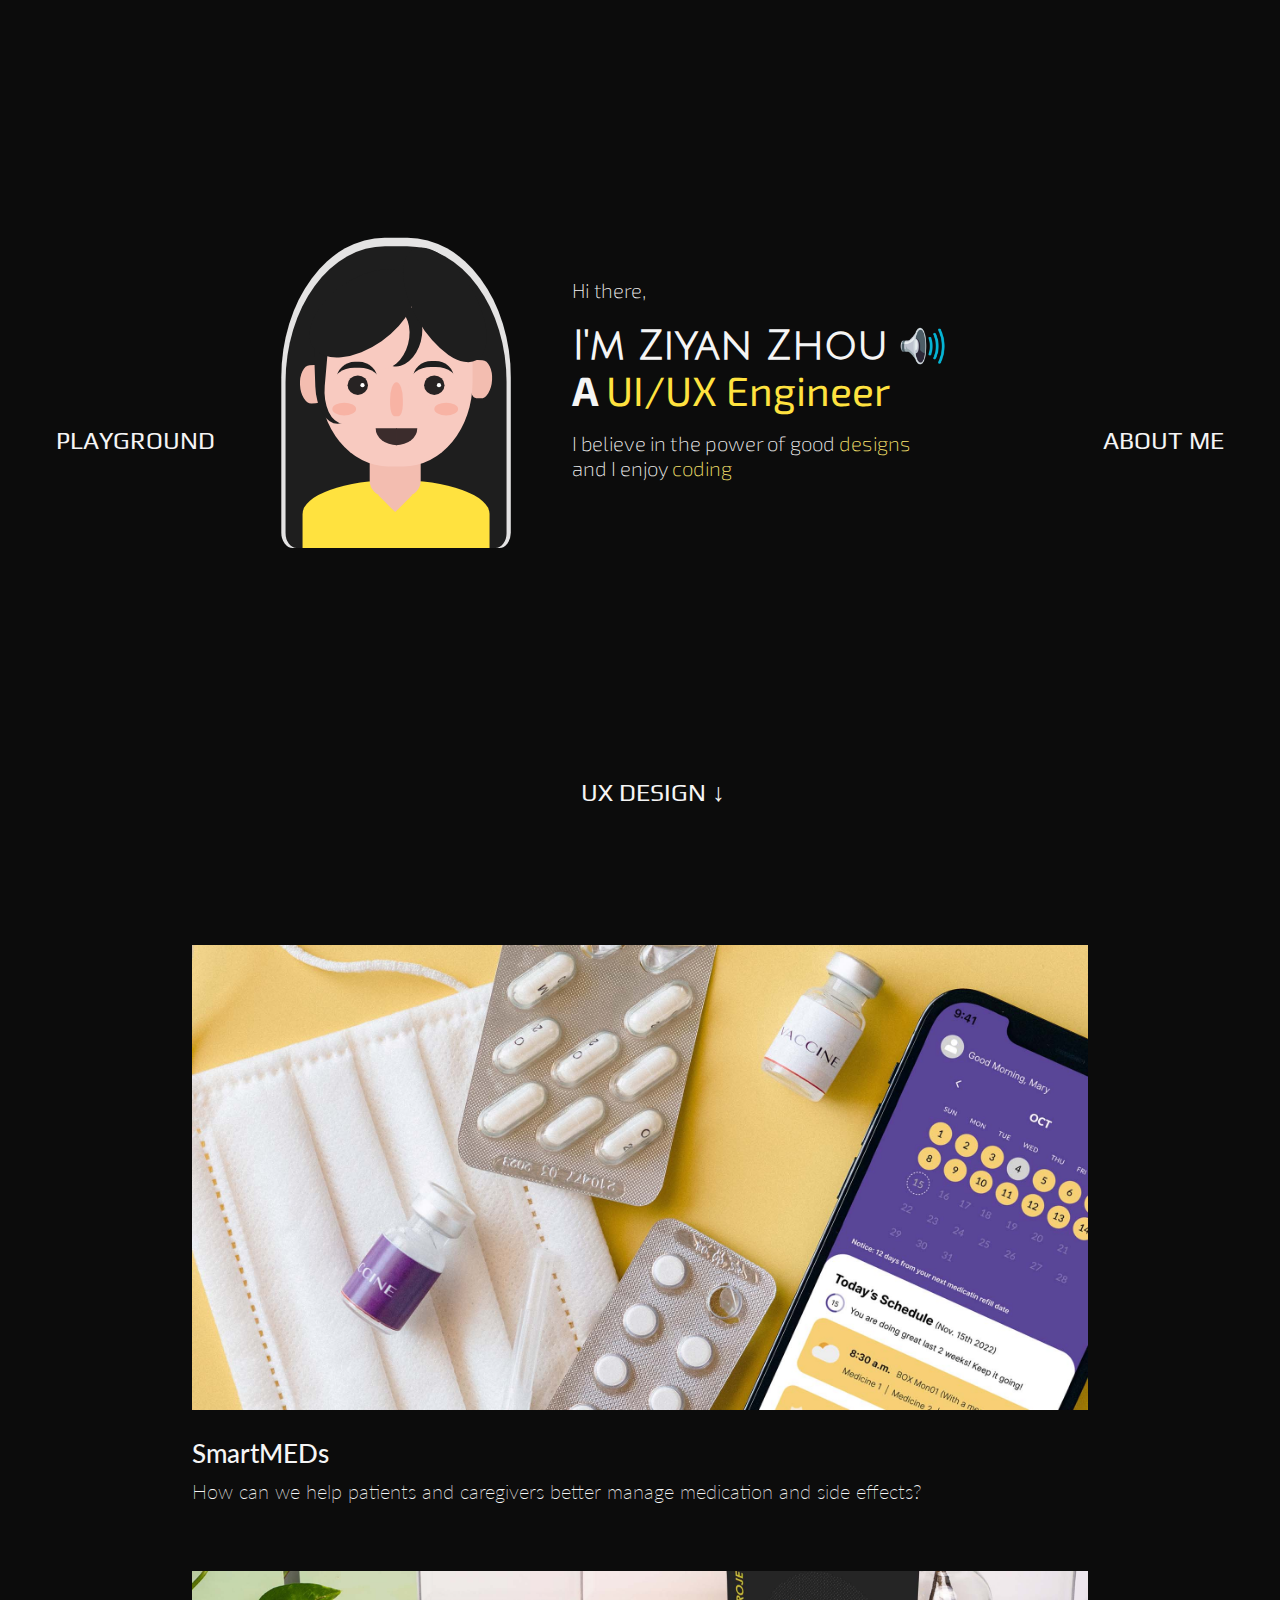
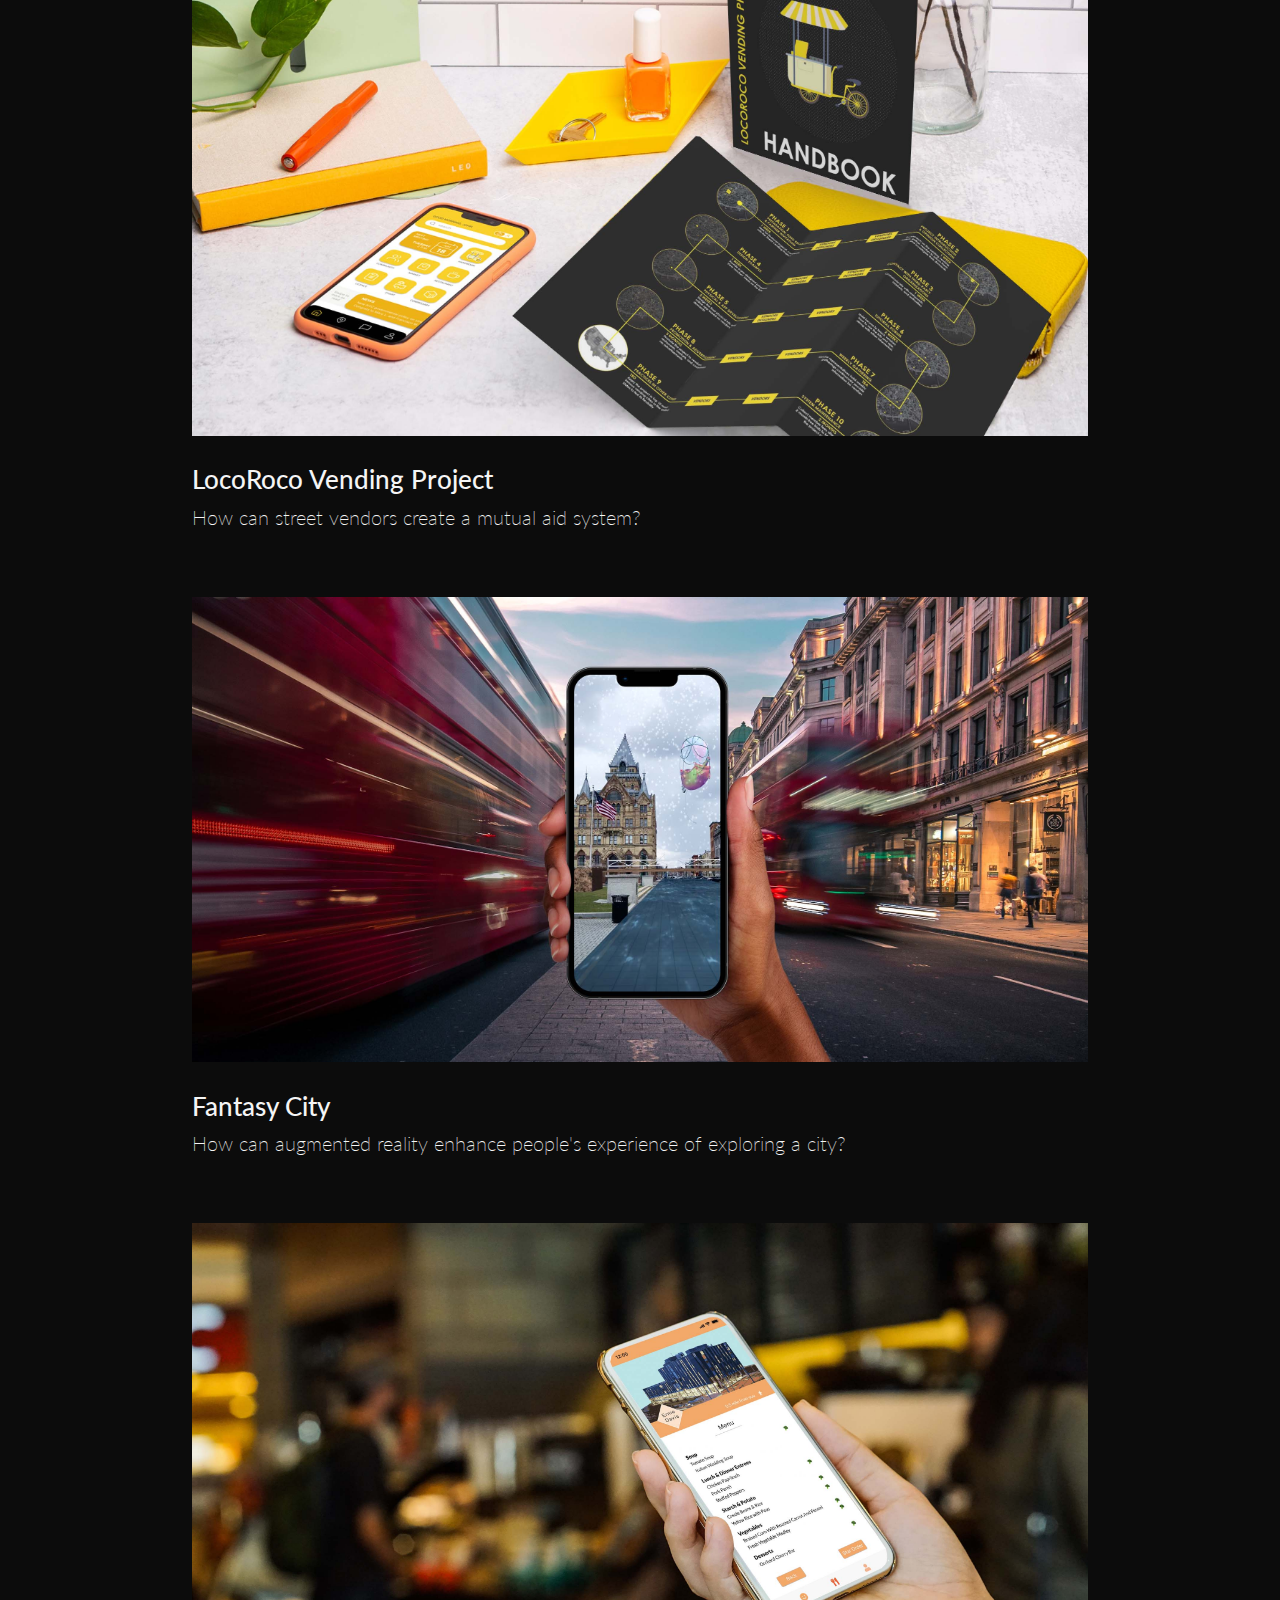
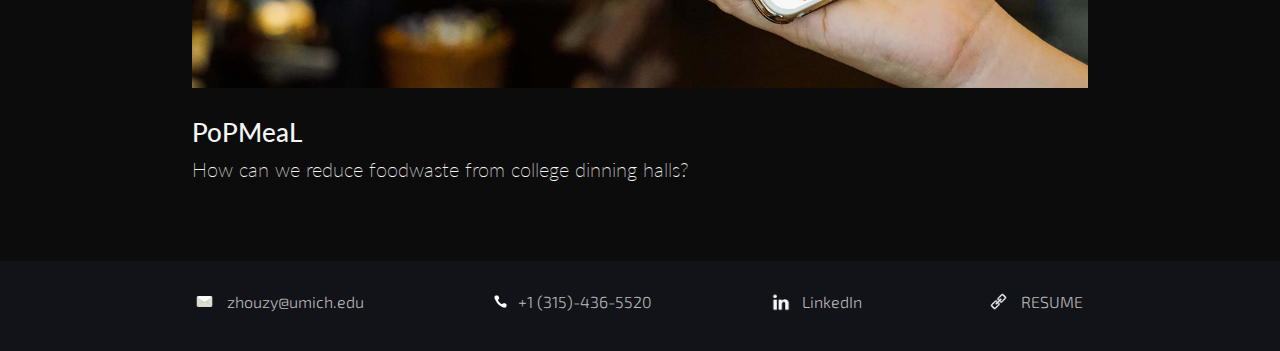
==== html/index.html @ 0c936e81 "project + about page update" ====
<!DOCTYPE html>
<html lang="en">
<head>
    <meta charset="UTF-8">
    <meta http-equiv="X-UA-Compatible" content="IE=edge">
    <meta name="viewport" content="width=device-width, initial-scale=1.0">
    <link rel="stylesheet" href="../css/index_stylesheet_copy.css">
    <!-- <link rel="stylesheet" href="../css/index_stylesheet_white.css"> -->
    <link rel="stylesheet" href="../css/face.css">
    <link rel="shortcut icon" type="image/x-icon" href="/image/favicon.ico?">
    <title>Ziyan Zhou Portfolio</title>
</head>
<body>

    <section class="intro">
        <nav>
            <h2 class="work"><a href='#uxWorks' id="uxDesign">UX DESIGN ↓</a></h2>
            <h2 class="playground"><a href="playground.html" id="otherWork">PLAYGROUND</a></h2>
            <h2 class="about"><a href="about.html" id="aboutme">ABOUT ME</a></h2>
        </nav>

        <div class="first">
            <figure class="profile">
                <div class="outline"></div>
                <div class="hair hairs"></div>
                <div class="head"></div>
                <div class="neck"></div>
                <div class="bangsleft"></div>
                <div class="bangsright"></div>
                <div class="bangsmiddle"></div>
                <div class="bangshide"></div>
                <div class="shirt"></div>
                <div class="earleft"></div>
                <div class="earright"></div>
                <div class="sideleft"></div>
                <div class="sidelefthide"></div>
                <div class="eyebrowsleft eye"></div>
                <div class="browshideleft eye"></div>
                <div class="eyebrowsright eye"></div>
                <div class="browshideright eye"></div>
                <div class="eyeleft eye" id="eye1"></div>
                <div class="eyeright eye" id="eye2"></div>
                <div class="eyehlleft eye" id="eyehl1"></div>
                <div class="eyehlright eye" id="eyehl2"></div>
                <div class="nose1 face"></div>
                <div class="nose2"></div>
                <div class="cheekleft face"></div> 
                <div class="cheekright face"></div>
                <div class="mouth1 face"></div>
                <div class="mouth2 face"></div>
                <div class="tongue1"></div>
                <div class="tongue2"></div>
                <div class="neck2"></div>
            </figure>

            <div class="introtext">
                <p>Hi there, </p>
                <div class="name">
                    <h1>I'm Ziyan Zhou</h1>
                    <img src="../image/speaker2.png" alt="speaker icon" class="speaker">
                </div>
                <h1 class="brief">
                    A <span>UI/UX Engineer</span>
                </h1>
                <p class="brief2">I believe in the power of good <span>designs</span><br>and I enjoy <span>coding</span></p>
            </div>
        </div>
    </section>

    <script>
        document.querySelector('body').addEventListener('mousemove', eyesMove);
        document.querySelector('body').addEventListener('mousemove', faceMove);
        function eyesMove(){
            var eyes=document.getElementsByClassName('eye');
            var x = event.clientX * 100 / window.innerWidth / 18 + "%";
            var y = event.clientY * 100 / window.innerHeight / 5 + "%";
            for(var i=0; i<8; i++){
                eyes[i].style.left = x;
                eyes[i].style.top = y;
                eyes[i].style.transform = "translate(-"+x+", "+y+")";
            }
        }

        function faceMove(){
            var faces=document.getElementsByClassName('face');
            var x = event.clientX * 100 / window.innerWidth / 30 + "%";
            var y = event.clientY * 100 / window.innerHeight / 10 + "%";
            for(var i=0; i<8; i++){
                faces[i].style.left = x;
                faces[i].style.top = y;
                faces[i].style.transform = "translate(-"+x+", "+y+")";
            }
        }

        //document.querySelector('.profile').addEventListener('mouseover', smile);
        //document.querySelector('.profile').addEventListener('mouseout', changeBack);
        document.getElementById('aboutme').addEventListener('mouseover', smile);
        document.getElementById('aboutme').addEventListener('mouseout', changeBack);
        document.getElementById('uxDesign').addEventListener('mouseover', smile);
        document.getElementById('uxDesign').addEventListener('mouseout', changeBack);
        document.getElementById('otherWork').addEventListener('mouseover', smile);
        document.getElementById('otherWork').addEventListener('mouseout', changeBack);
        function smile(){
            document.getElementById('eye1').classList.add('smileleft');
            document.getElementById('eyehl1').classList.add('smilelefthide');
            document.getElementById('eye2').classList.add('smileright');
            document.getElementById('eyehl2').classList.add('smilerighthide');
            document.querySelector('.nose1').style.marginTop = -46 + "px";
        }

        function changeBack(){
            document.getElementById('eye1').classList.remove('smileleft');
            document.getElementById('eyehl1').classList.remove('smilelefthide');
            document.getElementById('eye2').classList.remove('smileright');
            document.getElementById('eyehl2').classList.remove('smilerighthide');
            document.querySelector('.nose1').style.marginTop = -6 + "px";
        }

    </script>


    <section class="container" id="uxWorks">
        <div class="smartMEDs projectPreview">
            <a href="./smartmeds.html">
                <img class="thumbnail" src="../image/smartmed cover2.jpg" alt="SmartMEDs Thumbnail" width="100%">
            </a>
            <div class="descriptionText">
                <h3>SmartMEDs</h3>
                <p>How can we help patients and caregivers better manage medication and side effects?</p>
            </div>
        </div>
        
        <div class="locoRoco projectPreview">
            <a href="./locoroco.html">
                <img class="thumbnail" src="../image/locoroco cover.jpg" alt="LocoRoco Project Thumbnail" width="100%">
            </a>
            <div class="descriptionText">
                <h3>LocoRoco Vending Project</h3>
                <p>How can street vendors create a mutual aid system?</p>
            </div> 
        </div>

        <div class="fantasyCity projectPreview">
            <a href="./fantasy_city.html">
                <img class="thumbnail" src="../image/fatasy city cover.jpg" alt="Fantasy City Thumbnail" width="100%">
            </a>
            <div class="descriptionText">
                <h3>Fantasy City</h3>
                <p>How can augmented reality enhance people's experience of exploring a city?</p>
            </div>
        </div>

        <div class="popMeal projectPreview">
            <a href="./popmeal.html">
                <img class="thumbnail" src="../image/popmeal cover.jpg" alt="PoPMeaL Thumbnail" width="100%">
            </a>
            <div class="descriptionText">
                <h3>PoPMeaL</h3>
                <p>How can we reduce foodwaste from college dinning halls?</p>
            </div>
        </div>
    </section>

    <footer>
        <div class="footerContainer">
            <div class="email footerSection">
                <img src="../image/emailicon2.png" alt="email icon" height="25px">
                <p><a href="mailto: zhouzy@umich.edu">zhouzy@umich.edu</a></p>
            </div>

            <div class="cellphone footerSection">
                <img src="../image/teleicon2.png" alt="cellphone icon" height="25px">
                <p>+1 (315)-436-5520</p>
            </div>

            <div class="footerSection">
                <img src="../image/linkedin2.png" alt="linkedin icon" height="22px">
                <p><a href="https://www.linkedin.com/in/ziyan-zhou-a21396173/">LinkedIn</a></p>
            </div>

            <div class="resume footerSection">
                <img src="../image/link2.png" alt="cellphone icon" height="25px">
                <p><a href="https://drive.google.com/file/d/1t8qQqNn40bMr3WRi6Ysm5YbStSfp55Qj/view?usp=sharing">RESUME</a></p>
            </div>
        </div>
    </footer>

</body>
</html>
---- css/index_stylesheet_copy.css ----
@import url('https://fonts.googleapis.com/css2?family=Barlow+Condensed:wght@300;400;500&family=Dosis:wght@200;300;400;500;600&family=Exo+2:wght@100;200;300;400&family=Hammersmith+One&family=Julius+Sans+One&family=Nanum+Pen+Script&family=Outfit:wght@100;200;300;400;500;700&family=Play:wght@400;700&family=Silkscreen&family=Titillium+Web:wght@300;400;600&display=swap');
@import url('https://fonts.googleapis.com/css2?family=Lato:ital,wght@0,100;0,300;0,400;0,700;0,900;1,100;1,300;1,400;1,700;1,900&display=swap');

/*
font-family: 'Dosis', sans-serif;
font-family: 'Hammersmith One', sans-serif;
font-family: 'Julius Sans One', sans-serif;
font-family: 'Nanum Pen Script', cursive;
font-family: 'Outfit', sans-serif;
font-family: 'Play', sans-serif;
font-family: 'Silkscreen', cursive;
font-family: 'Titillium Web', sans-serif;
font-family: 'Barlow Condensed', sans-serif;
font-family: 'Exo 2', sans-serif;
font-family: 'Lato', sans-serif;
*/

header{
    text-align: center;
}

body{
    background: #0c0c0c;
    background-size: cover;
    margin: 0;
}

.work{
    position: absolute;
    bottom: 8%;
    left: 45%;
    z-index: 10;
    cursor: pointer;
}

.playground{
    position: absolute;
    top: 45%;
    left: 4%;
    cursor: pointer;
    z-index: 10;
}

.about{
    cursor: pointer;
    position: absolute;
    top: 45%;
    right: 4%;
    z-index: 10;
}

h1{
    font-family: 'Julius Sans One', sans-serif;
    font-size: 3em;
    color: whitesmoke;
    margin-top: -0.1em;
    margin-bottom: -0.1em;
}

h2{
    color: #f5f5f5;
    font-size: 1.55em;
    font-weight: 300;
    font-family: 'Play', sans-serif;
}

h3{
    font-family: 'Lato', sans-serif;
    color: #f5f5f5;
    font-weight: 500;
    font-size: 1.6em;
}

p{
    color: #f5f5f5;
    font-size: 1.5em;
    font-family: 'Exo 2', sans-serif;
    font-weight: 200;
}

a{
    text-decoration: none;
    color: #f5f5f5;
    padding: 5px;
    border-radius: 10px;
}

a:visited{
    color: #f5f5f5;
}

nav a:hover{
    color:black;
    background-color: #ffe23f;
}

.name{
    display: flex;
    align-items: center;
    font-family: 'Julius Sans One', sans-serif;
}

.brief{
    font-family: 'Exo 2', sans-serif;
}

.brief span{
    color: #ffe23f;
    font-weight: 400;
}

.brief2 span{
    color: #fae56f;
}

.speaker{
    width: 10%;
    margin-left: 0.8em;
    cursor: pointer;
}

.introtext{
    position: relative;
    margin-right: -3em;
    margin-left: 2em;
    margin-top: 1em;
}

.projectPreview{
    width: 70%;
    display: block;
    margin-left: auto;
    margin-right: auto;
    margin-bottom: 10px;
}

.container{
    margin-top: 350px;
    margin-bottom: 80px;
}

.descriptionText{
    margin-top: -15px;
    margin-left: auto;
    margin-right: auto;
    align-items: center;
}

.descriptionText p{
    font-family: 'Lato', sans-serif;
    font-size: 1.25em;
    padding: 0;
    margin-top: -15px;
}

.thumbnail{
    display: block;
    margin-left: auto;
    margin-right: auto;
    margin-top: 30px;
}

footer{
    background-color: #121318;
    height: 10vh;
    align-items: center;
    margin-top: 50px;
}

.footerContainer{
    display:flex;
    width: 70%;
    margin: auto;
    justify-content: space-between;
}

footer a, footer a:visited{
    color: #bcbcbc;
}

footer p{
    font-size: 1em;
    color: #bcbcbc;
    margin-left: 5px;
    font-family: 'Exo 2', sans-serif;
    font-weight: 300;
}

.footerSection{
    display: flex;
    align-items: center;
    vertical-align: middle;
    justify-content: center;
    margin-top: 15px;
}

.footerSection a:hover{
    background-color: #121318;
}
---- css/index_stylesheet_white.css ----
@import url('https://fonts.googleapis.com/css2?family=Barlow+Condensed:wght@300;400;500&family=Dosis:wght@200;300;400;500;600&family=Exo+2:wght@100;200;300;400&family=Hammersmith+One&family=Julius+Sans+One&family=Nanum+Pen+Script&family=Outfit:wght@100;200;300;400;500;700&family=Play:wght@400;700&family=Silkscreen&family=Titillium+Web:wght@300;400;600&display=swap');

/*
font-family: 'Dosis', sans-serif;
font-family: 'Hammersmith One', sans-serif;
font-family: 'Julius Sans One', sans-serif;
font-family: 'Nanum Pen Script', cursive;
font-family: 'Outfit', sans-serif;
font-family: 'Play', sans-serif;
font-family: 'Silkscreen', cursive;
font-family: 'Titillium Web', sans-serif;
font-family: 'Barlow Condensed', sans-serif;
font-family: 'Exo 2', sans-serif;
*/

header{
    text-align: center;
}

body{
    background: rgb(231, 229, 227);
    background-size: cover;
    margin: 0;
}

.work{
    position: absolute;
    bottom: 8%;
    left: 45%;
    z-index: 10;
    cursor: pointer;
}

.playground{
    position: absolute;
    top: 45%;
    left: 4%;
    cursor: pointer;
    z-index: 10;
}

.about{
    cursor: pointer;
    position: absolute;
    top: 45%;
    right: 4%;
    z-index: 10;
}

h1{
    font-family: 'Julius Sans One', sans-serif;
    font-size: 3em;
    color: rgb(0, 0, 0);
    margin-top: -0.1em;
    margin-bottom: -0.1em;
}

h2{
    color: rgb(0, 0, 0);
    font-size: 1.55em;
    font-weight: 300;
    font-family: 'Play', sans-serif;
}

h3{
    font-family: 'Play', sans-serif;
    color: black;
    font-weight: 500;
    font-size: 1.35em;
}

p{
    color: #000000;
    font-size: 1.5em;
    font-family: 'Exo 2', sans-serif;
    font-weight: 200;
}

a{
    text-decoration: none;
    color: #000000;
    padding: 5px;
    border-radius: 10px;
}

a:visited{
    color: #000000;
}

nav a:hover{
    color:black;
    background-color: #ff8725;
}

/*
.work a{
    color:rgb(255, 226, 63);
    background-color: rgb(17, 17, 17);
}

.work a:hover{
    color:rgb(255, 226, 63);
    background-color: rgb(17, 17, 17);
}
*/
.name{
    display: flex;
    align-items: center;
    font-family: 'Julius Sans One', sans-serif;
}

.brief{
    font-family: 'Exo 2', sans-serif;
}

.brief span{
    color: #ff8725;
    font-weight: 400;
}

.brief2 span{
    color: #ff8725;
}

.speaker{
    width: 10%;
    margin-left: 0.8em;
    cursor: pointer;
}

.introtext{
    position: relative;
    margin-right: -3em;
    margin-left: 2em;
    margin-top: 1em;
}

.container{
    display: grid;
    width: 100%;
    grid-template-columns: 0.75fr 2fr 0.5fr 2fr 0.75fr;
    grid-template-rows: 1fr 0.75fr 1fr;
    margin-top: 350px;
    margin-bottom: 90px;
}

.container a{
    padding: 0px;
    border-radius: 30px;
}

.container a:hover{
    width: 75.6%;
}

.smartMEDs{
    grid-column: 2;
    grid-row: 1;
}

.locoRoco{
    grid-column: 4;
    grid-row: 1;
}

.fantasyCity{
    grid-column: 2;
    grid-row: 3;
}

.popMeal{
    grid-column: 4;
    grid-row: 3;
}

.projectPreview{
    display: flex;
    background-color: #def3ff;
    width: 75%;
    height: 21vh;
    cursor: pointer;
    justify-self: start;
}

.descriptionText{
    margin-left: 25px;
    margin-right: 15px;
    margin-top: 5px;
}

.descriptionText p{
    color:black;
    font-size: 1.1em;
    font-family: 'Exo 2', sans-serif;
    font-weight: 300;
}

.thumbnail{
    margin-right: -140px;
}

footer{
    display: grid;
    width: 100%;
    grid-template-columns: 0.5fr 1fr 1fr 1fr 0.5fr;
    background-color: #121318;
    height: 10vh;
}

footer p{
    font-size: 1em;
    margin-left: 10px;
}

.footerSection a:hover{
    background-color: #121318;
}

.email{
    grid-column: 2;
}

.cellphone{
    grid-column: 3;
}

.resume{
    grid-column: 4;
}

.footerSection{
    display: flex;
    align-items: center;
    vertical-align: middle;
    justify-content: center;
}
---- css/face.css ----
.outline{
    background: rgb(228, 227, 227);
    width: 270px;
    height: 365px;
    margin-left: -45px;
    margin-bottom: -355px;
    border-radius: 45% 45% 5% 5%;
    position: relative;
    z-index: -1;
}

.first{
    display: flex;
    justify-content: center;
    align-items: center;
    margin-top: 22vh;
    transform: scale(0.85);
}

.head{
    width: 180px;
    height: 220px;
    background: rgb(248, 202, 192);
    border-radius: 45%;
    position: relative;
    z-index: 2;
    margin-top: -100px;
}

.neck{
    width: 60px;
    height: 60px;
    border-radius: 0% 0% 30% 30%;
    margin-left: 59px;
    margin-top: -25px;
    background: rgb(243, 189, 176);
    position: relative;
    z-index: 1;
}

.hair{
    background: rgb(30, 30, 30);
    width: 260px;
    height: 355px;
    margin-left: -40px;
    margin-bottom: -316px;
    border-radius: 45% 45% 5% 5%;
    position: relative;
    z-index: -1;
}

.bangsleft{
    background: rgb(30, 30, 30);
    width: 80px;
    height: 140px;
    border-radius: 50%;
    position: relative;
    z-index: 5;
    margin-top: -285px;
    margin-left: 10px;
    transform: rotate(55deg);
}

.bangsright{
    background: rgb(30, 30, 30);
    width: 73px;
    height: 150px;
    border-radius: 50%;
    position: relative;
    z-index: 5;
    margin-top: -155px;
    margin-left: 111px;
    transform: rotate(-30deg);
}

.bangsmiddle{
    width: 50px;
    height: 73px;
    background: rgb(30, 30, 30);
    position: relative;
    z-index: 3;
    border-radius: 100% 100% 100% 100%;
    margin-left: 70px;
    margin-top: -75px;
    transform: rotate(15deg);
}

.bangshide{
    width: 50px;
    height: 73px;
    background: rgb(248, 202, 192);
    position: relative;
    z-index: 4;
    border-radius: 100% 100% 100% 100%;
    margin-left: 55px;
    margin-top: -70px;
    transform: rotate(15deg);
}

.shirt{
    width: 220px;
    height: 80px;
    position: relative;
    z-index: 0;
    background: #ffe23f;
    border-radius: 50% 50% 0 0;
    margin-top: 130px;
    margin-left: -20px;
}

.earleft{
    width: 25px;
    height: 45px;
    background: rgb(243, 189, 176);
    position: relative;
    z-index: 1;
    margin-top: -215px;
    margin-left: -23px;
    border-radius: 50% 5% 30% 50%;
    transform: rotate(-3deg);
}

.earright{
    width: 25px;
    height: 45px;
    background: rgb(243, 189, 176);
    position: relative;
    z-index: 1;
    margin-top: -51px;
    margin-left: 178px;
    border-radius: 5% 50% 50% 30%;
    transform: rotate(3deg);
}

.sideleft{
    width: 50px;
    height: 90px;
    background: rgb(30, 30, 30);
    position: relative;
    z-index: 3;
    border-radius: 0% 100% 100% 100%;
    margin-left: -5px;
    margin-top: -60px;
    transform: rotate(-2deg);
}

.sidelefthide{
    width: 50px;
    height: 85px;
    background: rgb(248, 202, 192);
    position: relative;
    z-index: 3;
    border-radius: 0% 100% 100% 100%;
    margin-left: 6px;
    margin-top: -85px;
    transform: rotate(5deg);
}

.eyebrowsleft{
    width: 48px;
    height: 45px;
    background: rgb(30, 30, 30);
    position: relative;
    z-index: 7;
    margin-top: -73px;
    margin-left: 20px;
    border-radius: 45%;
}

.browshideleft{
    width: 58px;
    height: 45px;
    background: rgb(248, 202, 192);
    position: relative;
    z-index: 8;
    border-radius: 45%;
    margin-left: 15px;
    margin-top: -38px;
}

.eyebrowsright{
    width: 48px;
    height: 45px;
    background: rgb(30, 30, 30);
    position: relative;
    z-index: 7;
    margin-top: -53px;
    margin-left: 110px;
    border-radius: 45%;
}

.browshideright{
    width: 58px;
    height: 45px;
    background: rgb(248, 202, 192);
    position: relative;
    z-index: 8;
    border-radius: 45%;
    margin-left: 105px;
    margin-top: -38px;
}

.eyeleft{
    width: 24px;
    height: 23px;
    background: rgb(39, 35, 35);
    position: relative;
    z-index: 8;
    border-radius: 50%;
    margin-left: 33px;
    margin-top: -35px;
}

.eyeright{
    width: 24px;
    height: 23px;
    background: rgb(39, 35, 35);
    position: relative;
    z-index: 8;
    border-radius: 50%;
    margin-left: 123px;
    margin-top: -23px;
}

.eyehlleft{
    width: 5px;
    height: 5px;
    background: white;
    border-radius: 50%;
    position: relative;
    z-index: 9;
    margin-left: 48px;
    margin-top: -14px;
}

.eyehlright{
    width: 5px;
    height: 5px;
    background: white;
    border-radius: 50%;
    position: relative;
    z-index: 9;
    margin-left: 138px;
    margin-top: -5px;
}

.nose1 {
    width: 15px;
    height: 40px;
    background:rgb(248, 179, 164);
    position: relative;
    z-index: 8;
    border-radius: 50% 50% 35% 35%;
    margin-left: 83px;
    margin-top: -6px;
}

.nose2{
    width: 0px;
    height: 12px;
    background:rgb(247, 188, 175);
    position: relative;
    z-index: 8;
    border-radius: 50% 30% 50% 50%;
    margin-left: 78px;
    margin-top: -10px;
}

.cheekleft{
    width: 28px;
    height: 15px;
    background: rgb(248, 179, 164);
    position: relative;
    z-index: 10;
    border-radius: 100%;
    margin-top: -18px;
    margin-left: 15px;
}

.cheekright{
    width: 28px;
    height: 15px;
    background: rgb(248, 179, 164);
    position: relative;
    z-index: 10;
    border-radius: 100%;
    margin-top: -15px;
    margin-left: 135px;
}

.mouth1{
    width: 25px;
    height: 20px;
    background: rgb(59, 44, 44);
    border-radius: 0% 0% 0% 100%;
    position: relative;
    z-index: 8;
    margin-left: 66px;
    margin-top: 15px;
}

.mouth2{
    width: 25px;
    height: 20px;
    background: rgb(59, 44, 44);
    border-radius: 0% 0% 100% 0%;
    position: relative;
    z-index: 8;
    margin-left: 90px;
    margin-top: -20px;
}

.tongue1{
    width: 0px;
    height: 8px;
    background: rgb(233, 130, 107);
    position: relative;
    z-index: 9;
    margin-left: 80px;
    margin-top: -8px;
    border-radius: 100% 100% 100% 100%;
    transform: rotate(3deg);
}

.tongue2{
    width: 0px;
    height: 10px;
    background: rgb(233, 130, 107);
    position: relative;
    z-index: 9;
    margin-left: 83px;
    margin-top: -10.5px;
    border-radius: 100%;
    transform: rotate(-12deg);
}

.neck2{
    width: 28px;
    height: 28px;
    background: rgb(243, 189, 176);
    position: relative;
    z-index: 1;
    margin-top: 45px;
    margin-left: 75px;
    transform: rotate(45deg);
}

.smileleft{
    height: 48px;
    width: 35px;
    border-radius: 50%;
    margin-left: 26px;
    margin-top: -32px;
}

.smilelefthide{
    background: rgb(248, 202, 192);
    width: 50px;
    height: 43px;
    margin-left: 20px;
    margin-top: -40px;
    border-radius: 100%;
}

.smileright{
    height: 48px;
    width: 35px;
    border-radius: 50%;
    margin-left: 118px;
    margin-top: -48px;
}

.smilerighthide{
    background: rgb(248, 202, 192);
    width: 50px;
    height: 43px;
    margin-left: 110px;
    margin-top: -43px;
    border-radius: 100%;
}

.supriseleft{
    border-radius: 0%;
    margin-left: 28px;
    transform: rotate(20deg);
}

.supriseright{
    border-radius: 0%;
    transform: rotate(45deg);
}
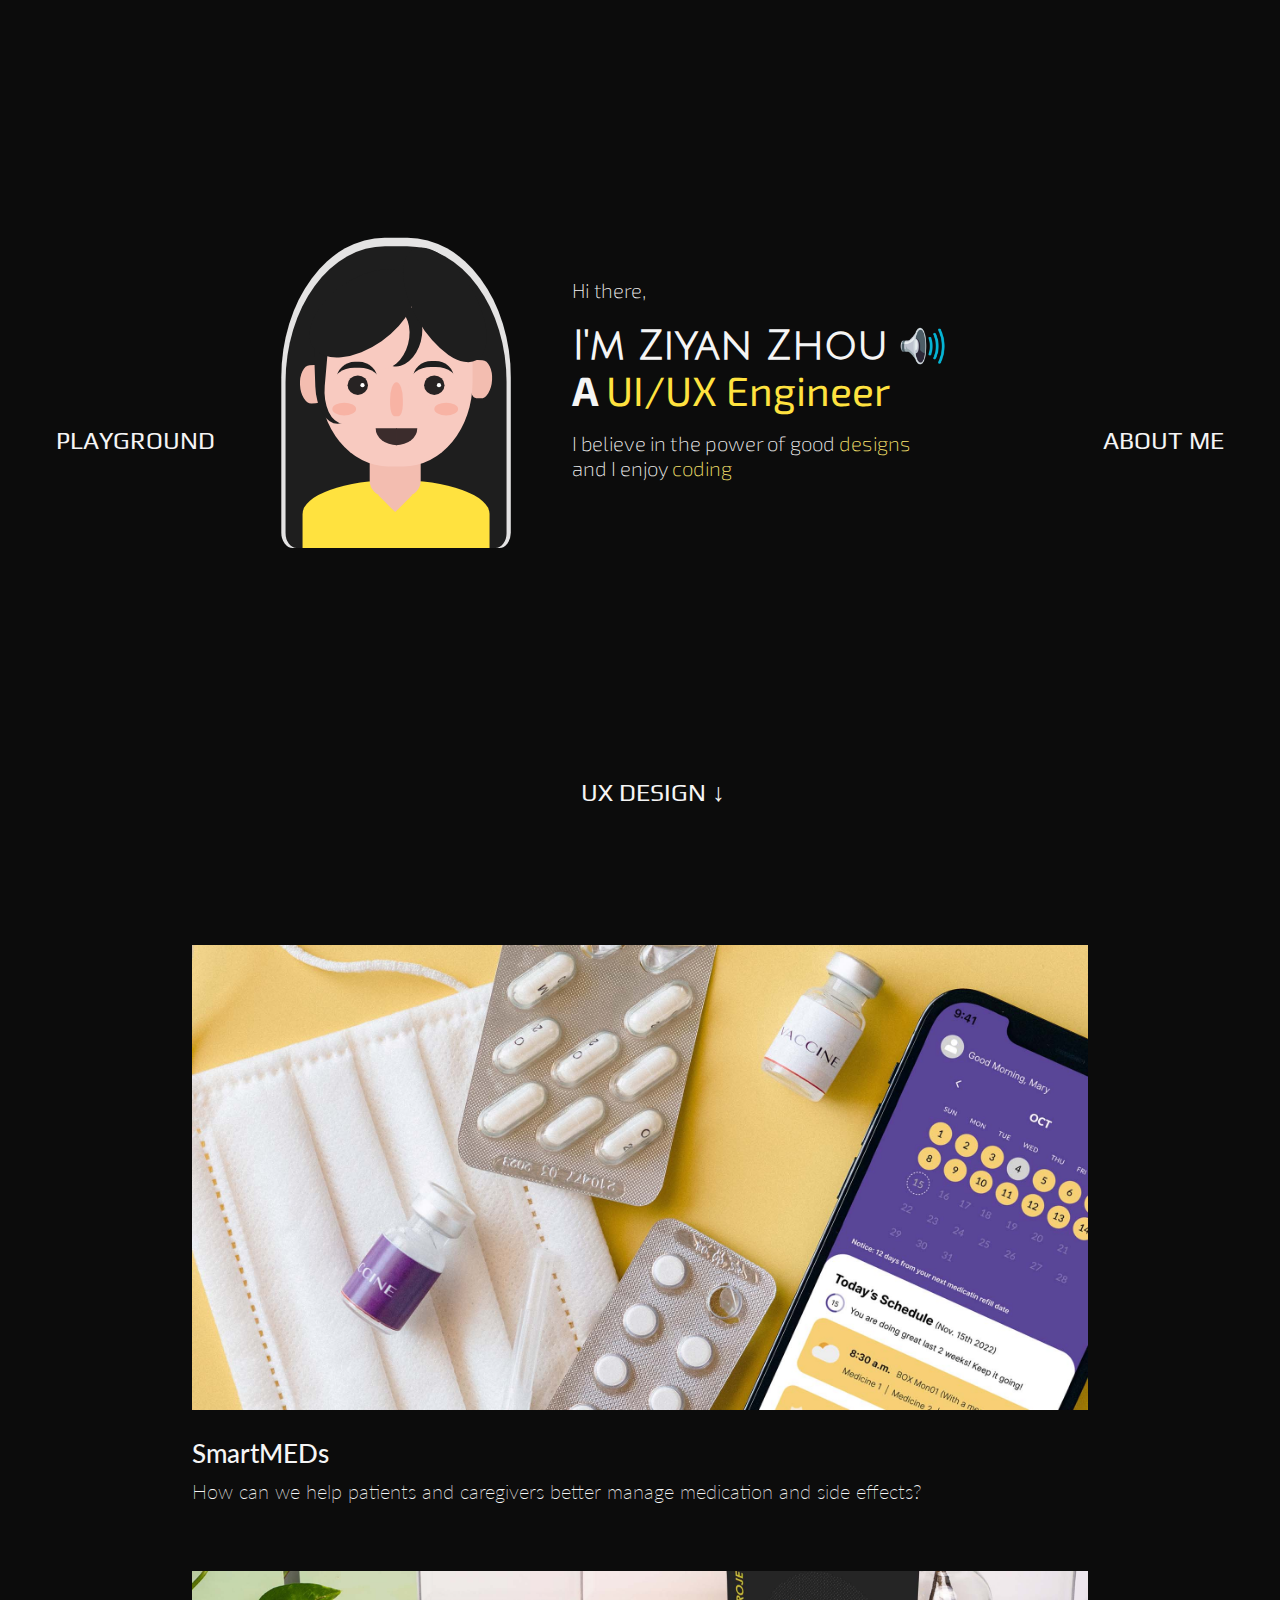
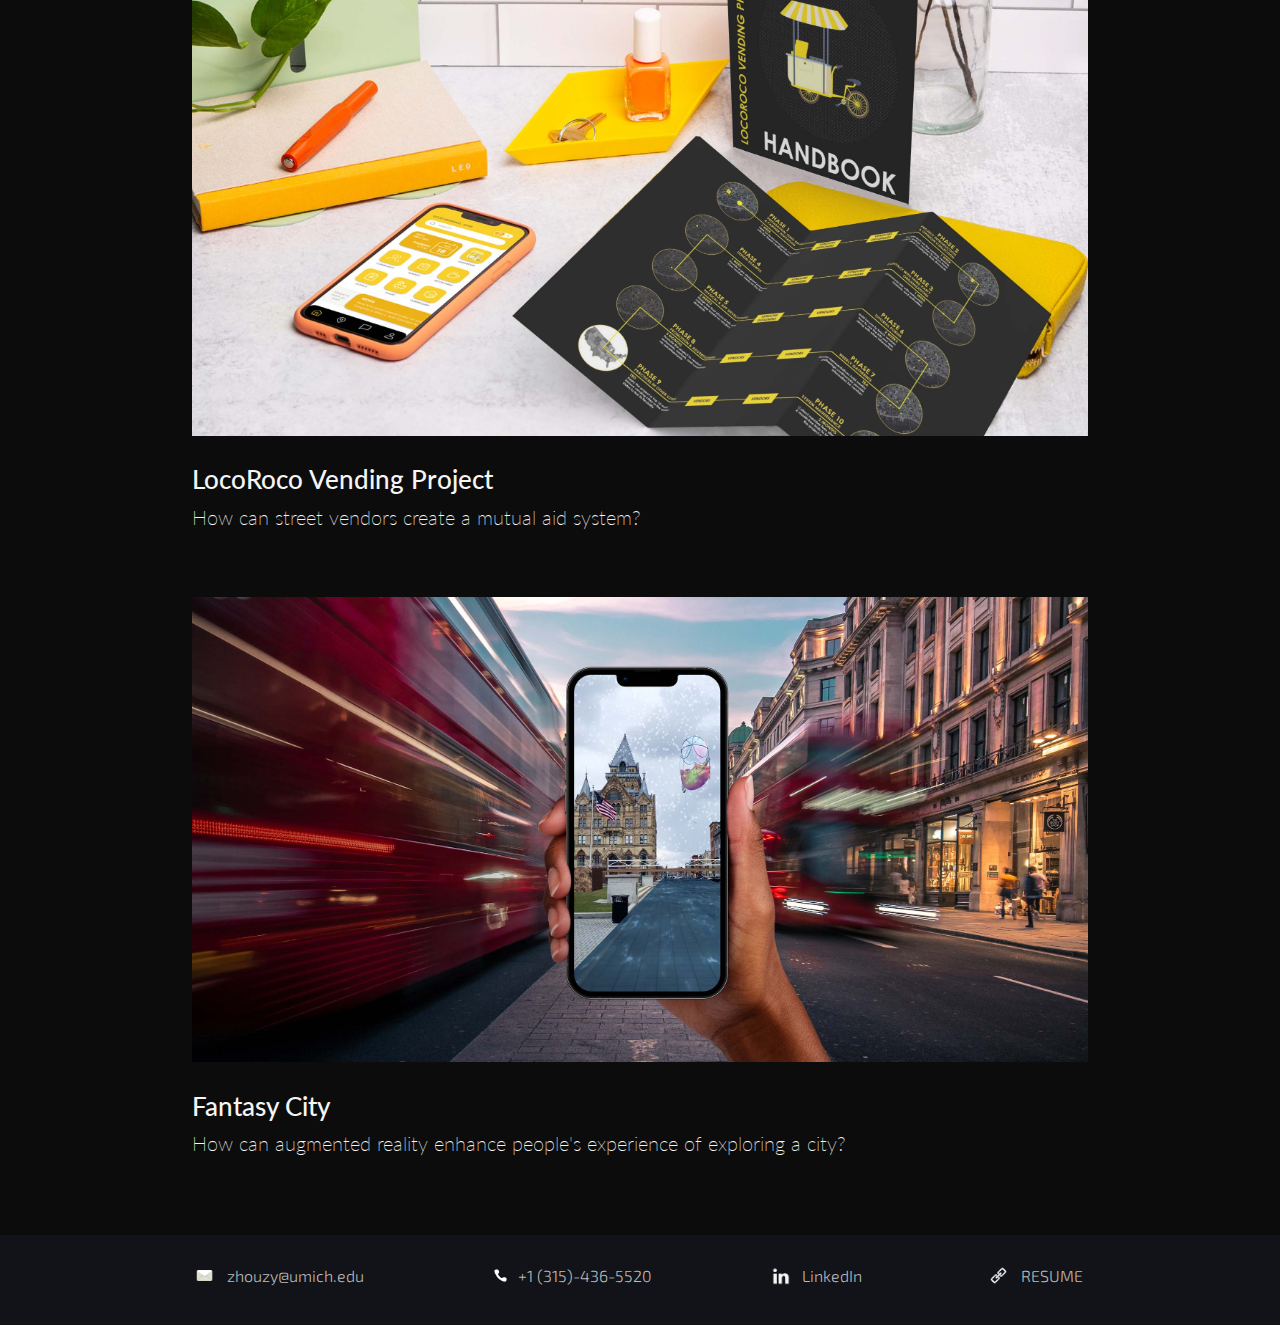
==== commit e5f35187: "0303 playground update" ====
--- a/html/index.html
+++ b/html/index.html
@@ -150,13 +150,15 @@
             </div>
         </div>
 
-        <div class="popMeal projectPreview">
-            <a href="./popmeal.html">
-                <img class="thumbnail" src="../image/popmeal cover.jpg" alt="PoPMeaL Thumbnail" width="100%">
-            </a>
-            <div class="descriptionText">
-                <h3>PoPMeaL</h3>
-                <p>How can we reduce foodwaste from college dinning halls?</p>
+        <div hidden>
+            <div class="popMeal projectPreview">
+                <a href="./popmeal.html">
+                    <img class="thumbnail" src="../image/popmeal cover.jpg" alt="PoPMeaL Thumbnail" width="100%">
+                </a>
+                <div class="descriptionText">
+                    <h3>PoPMeaL</h3>
+                    <p>How can we reduce foodwaste from college dinning halls?</p>
+                </div>
             </div>
         </div>
     </section>
@@ -180,7 +182,7 @@
 
             <div class="resume footerSection">
                 <img src="../image/link2.png" alt="cellphone icon" height="25px">
-                <p><a href="https://drive.google.com/file/d/1t8qQqNn40bMr3WRi6Ysm5YbStSfp55Qj/view?usp=sharing">RESUME</a></p>
+                <p><a href="https://drive.google.com/file/d/17MTdxHeN02zDl_aCgudKYnqq1fkUam_w/view?usp=sharing">RESUME</a></p>
             </div>
         </div>
     </footer>
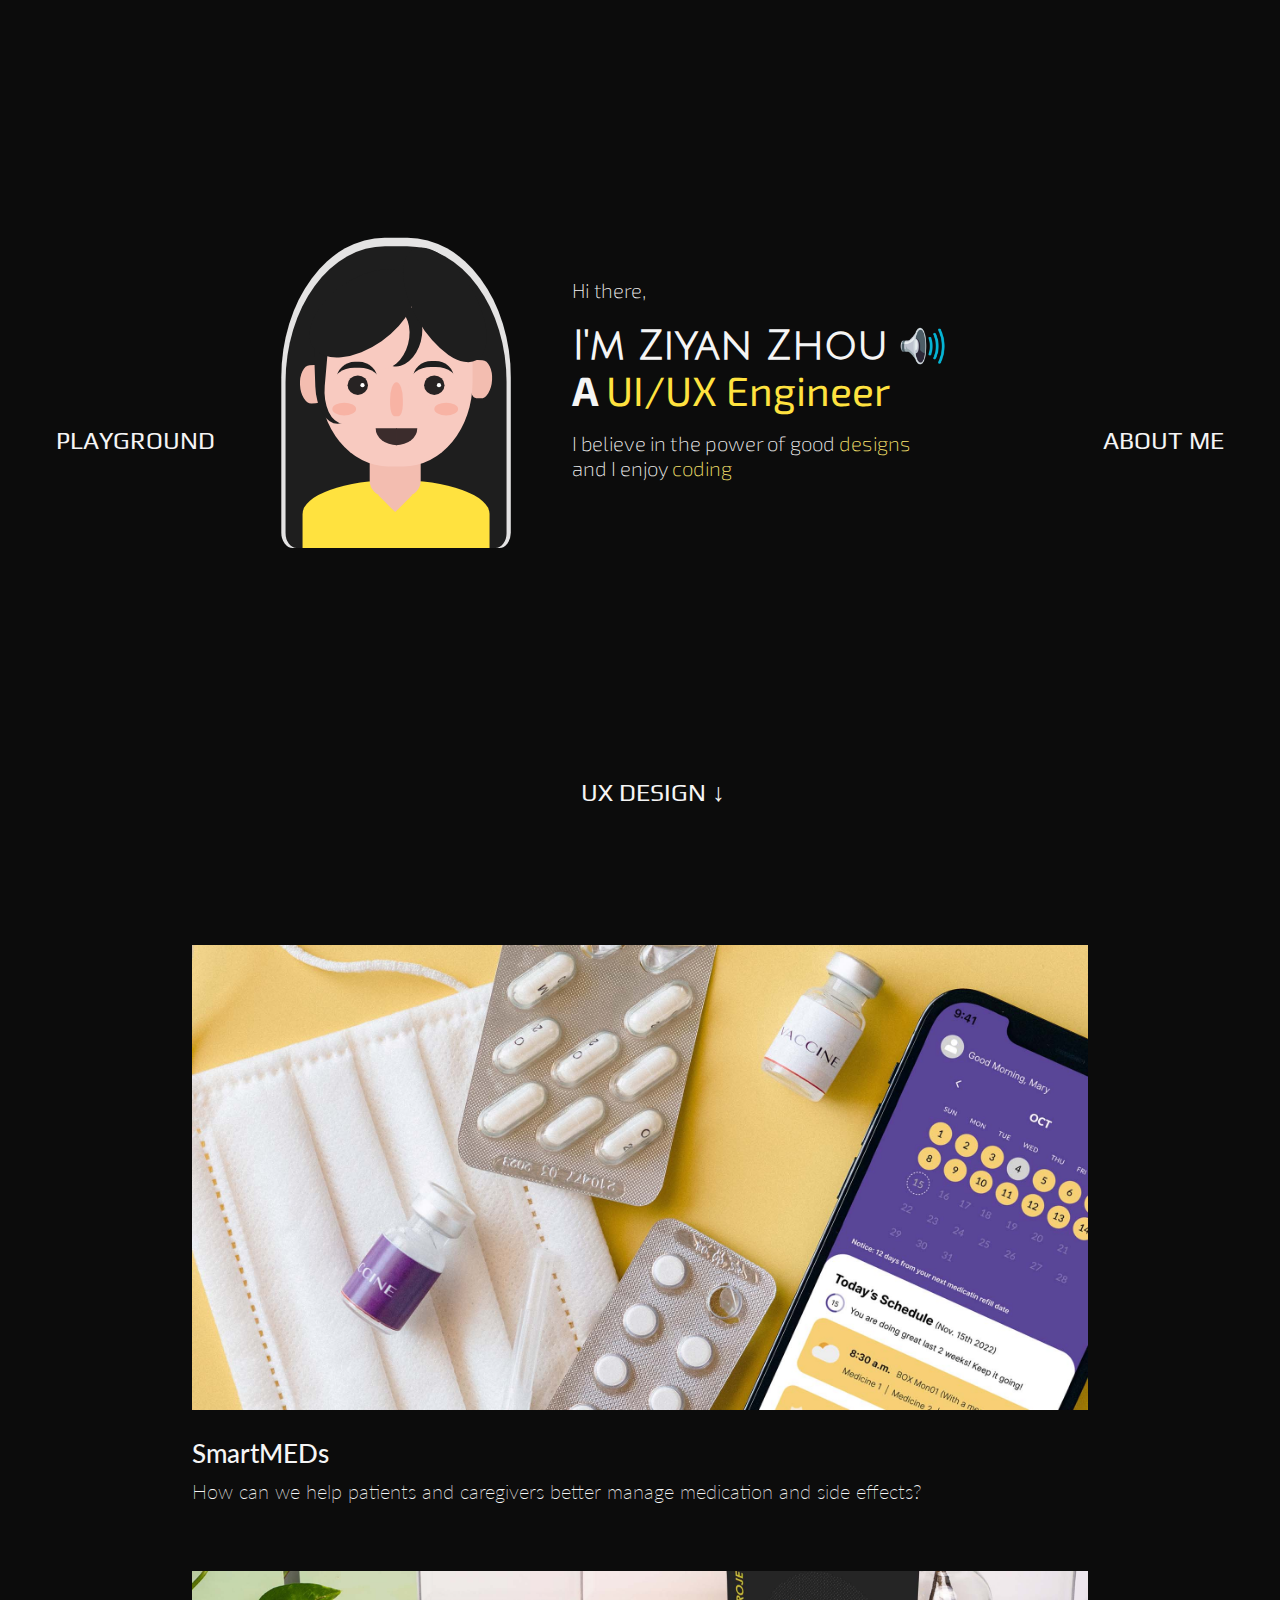
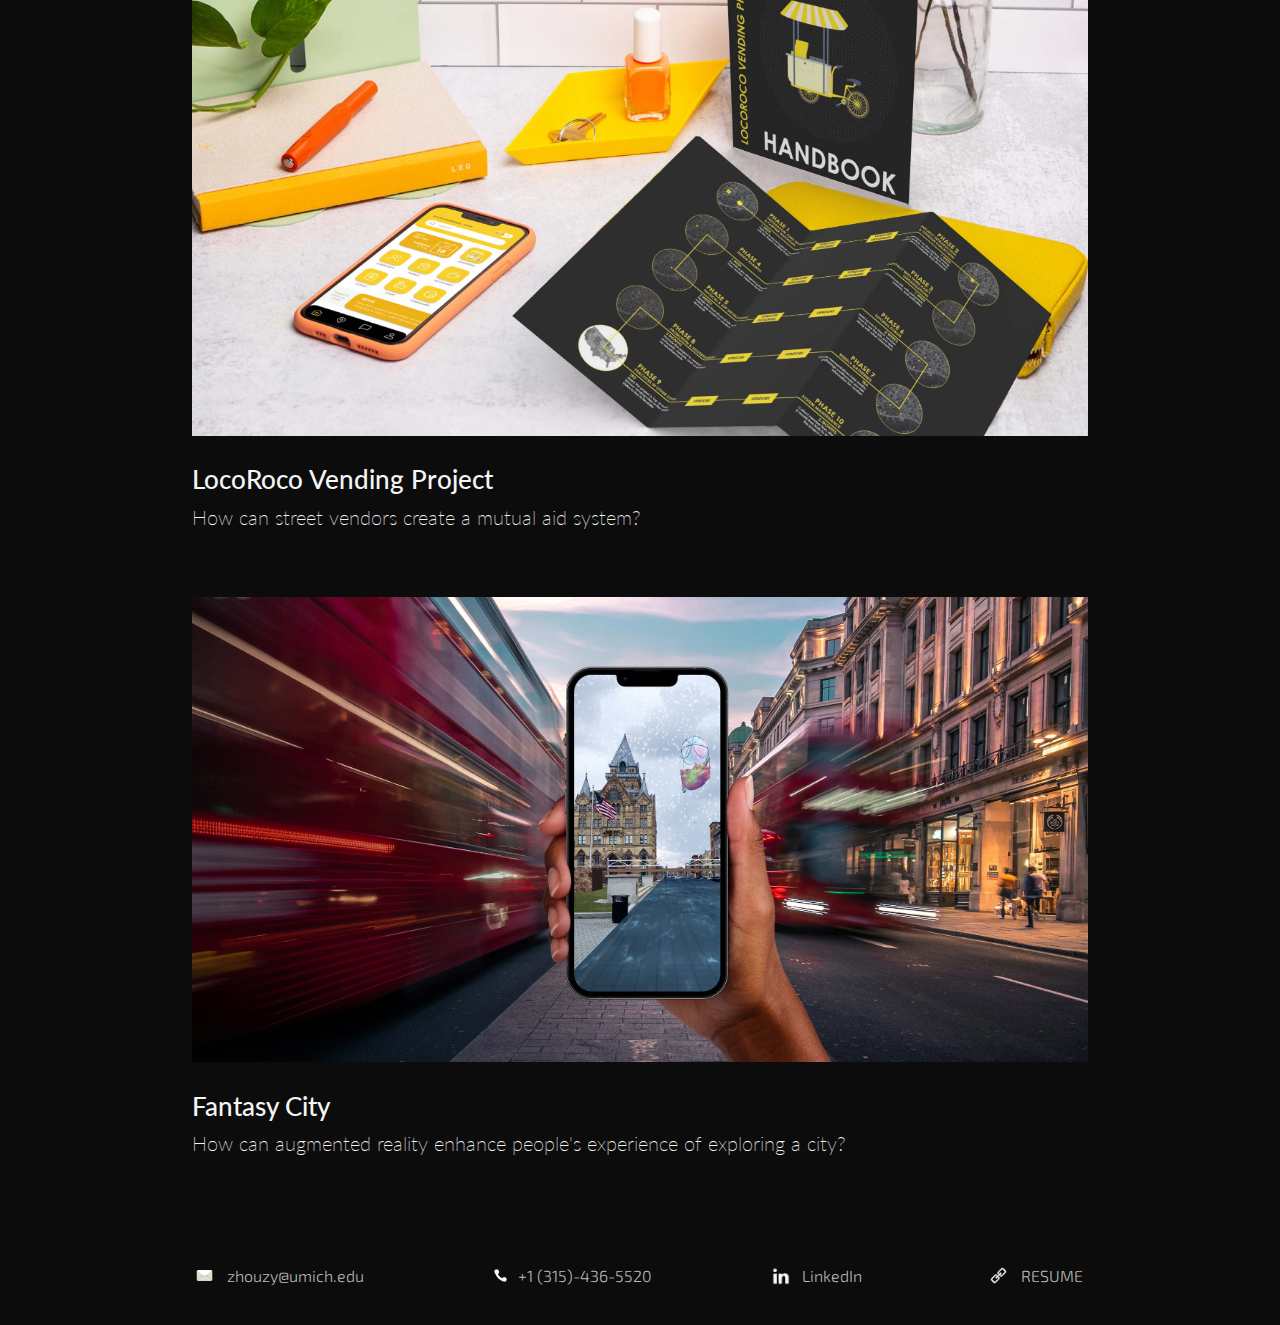
==== commit 61fce1d0: "0307 update" ====
--- a/html/index.html
+++ b/html/index.html
@@ -182,7 +182,7 @@
 
             <div class="resume footerSection">
                 <img src="../image/link2.png" alt="cellphone icon" height="25px">
-                <p><a href="https://drive.google.com/file/d/17MTdxHeN02zDl_aCgudKYnqq1fkUam_w/view?usp=sharing">RESUME</a></p>
+                <p><a href="https://drive.google.com/file/d/1l7Z0r8DjxmkngDJvn3V8ApI3-Mr6cSq3/view?usp=sharing">RESUME</a></p>
             </div>
         </div>
     </footer>
--- a/css/index_stylesheet_copy.css
+++ b/css/index_stylesheet_copy.css
@@ -161,7 +161,7 @@
 }
 
 footer{
-    background-color: #121318;
+    background-color: #0c0c0c;
     height: 10vh;
     align-items: center;
     margin-top: 50px;
@@ -195,5 +195,5 @@
 }
 
 .footerSection a:hover{
-    background-color: #121318;
+    background-color: #0c0c0c;
 }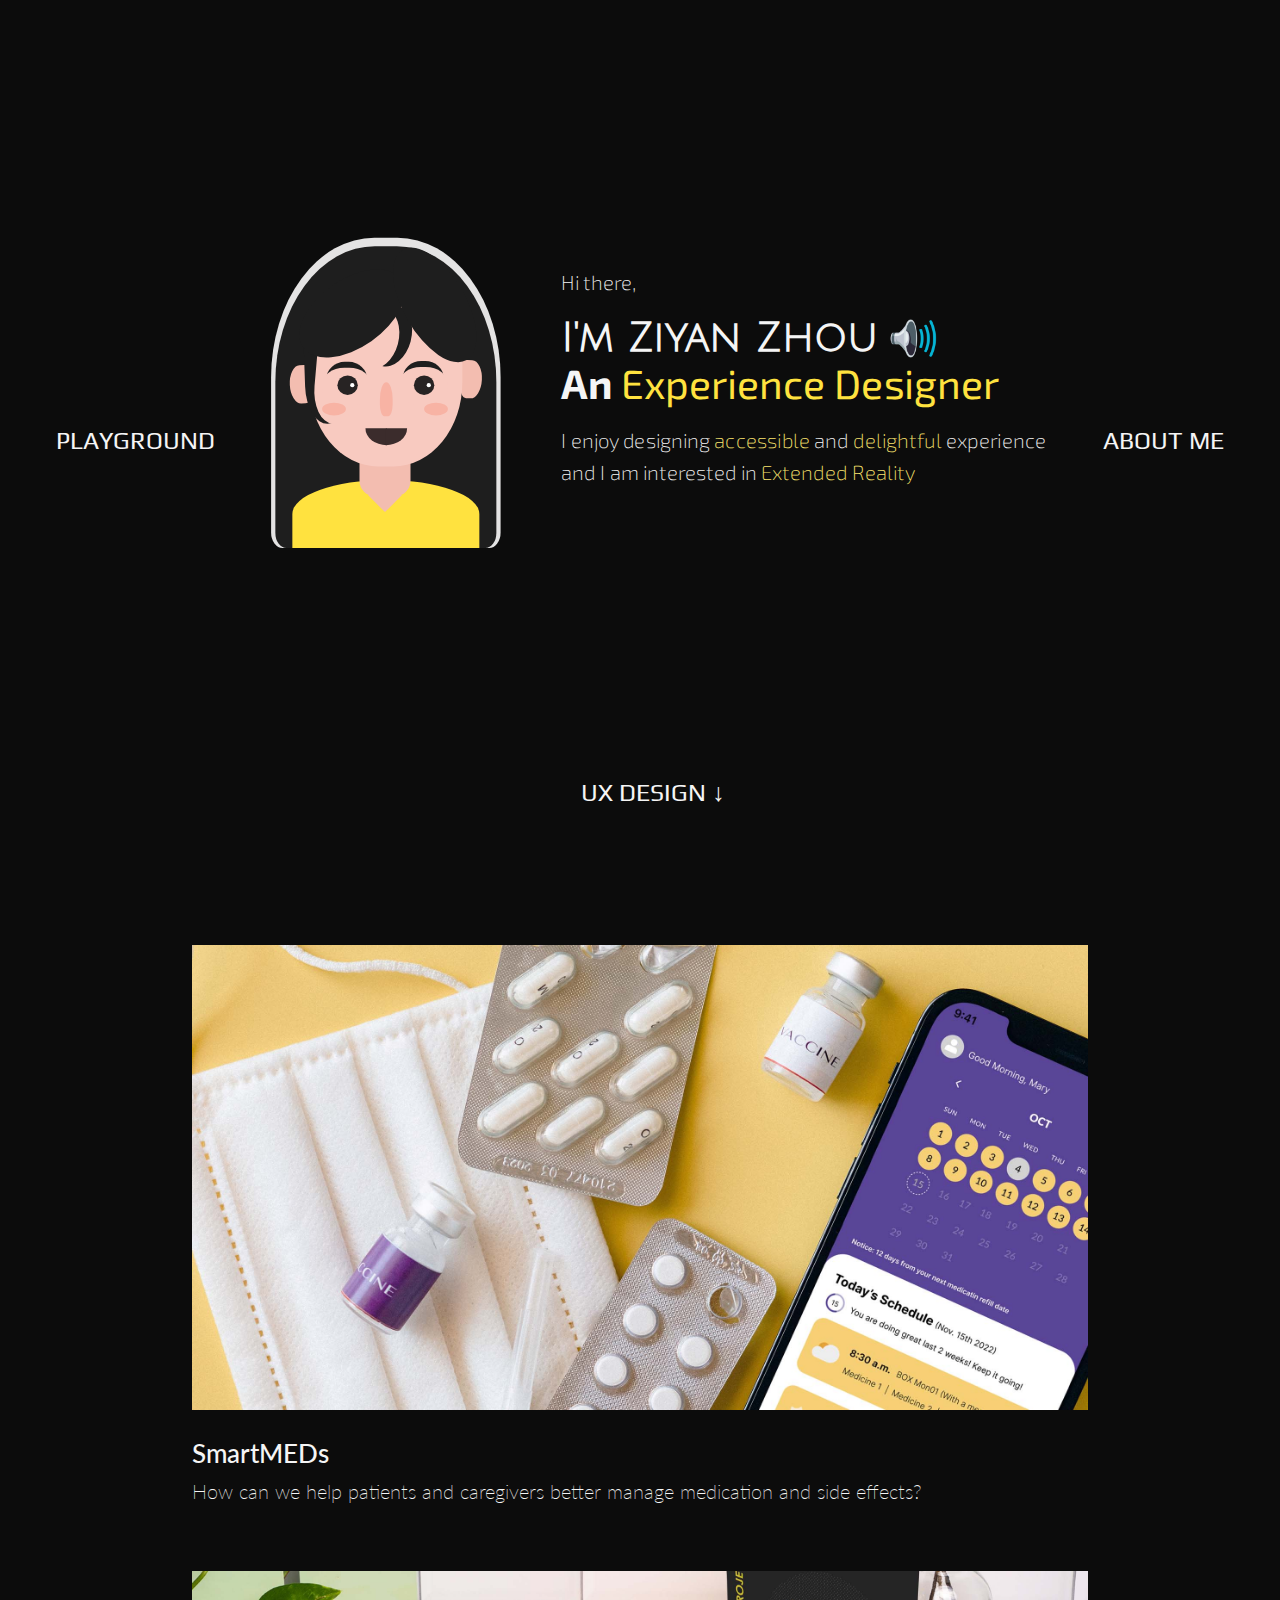
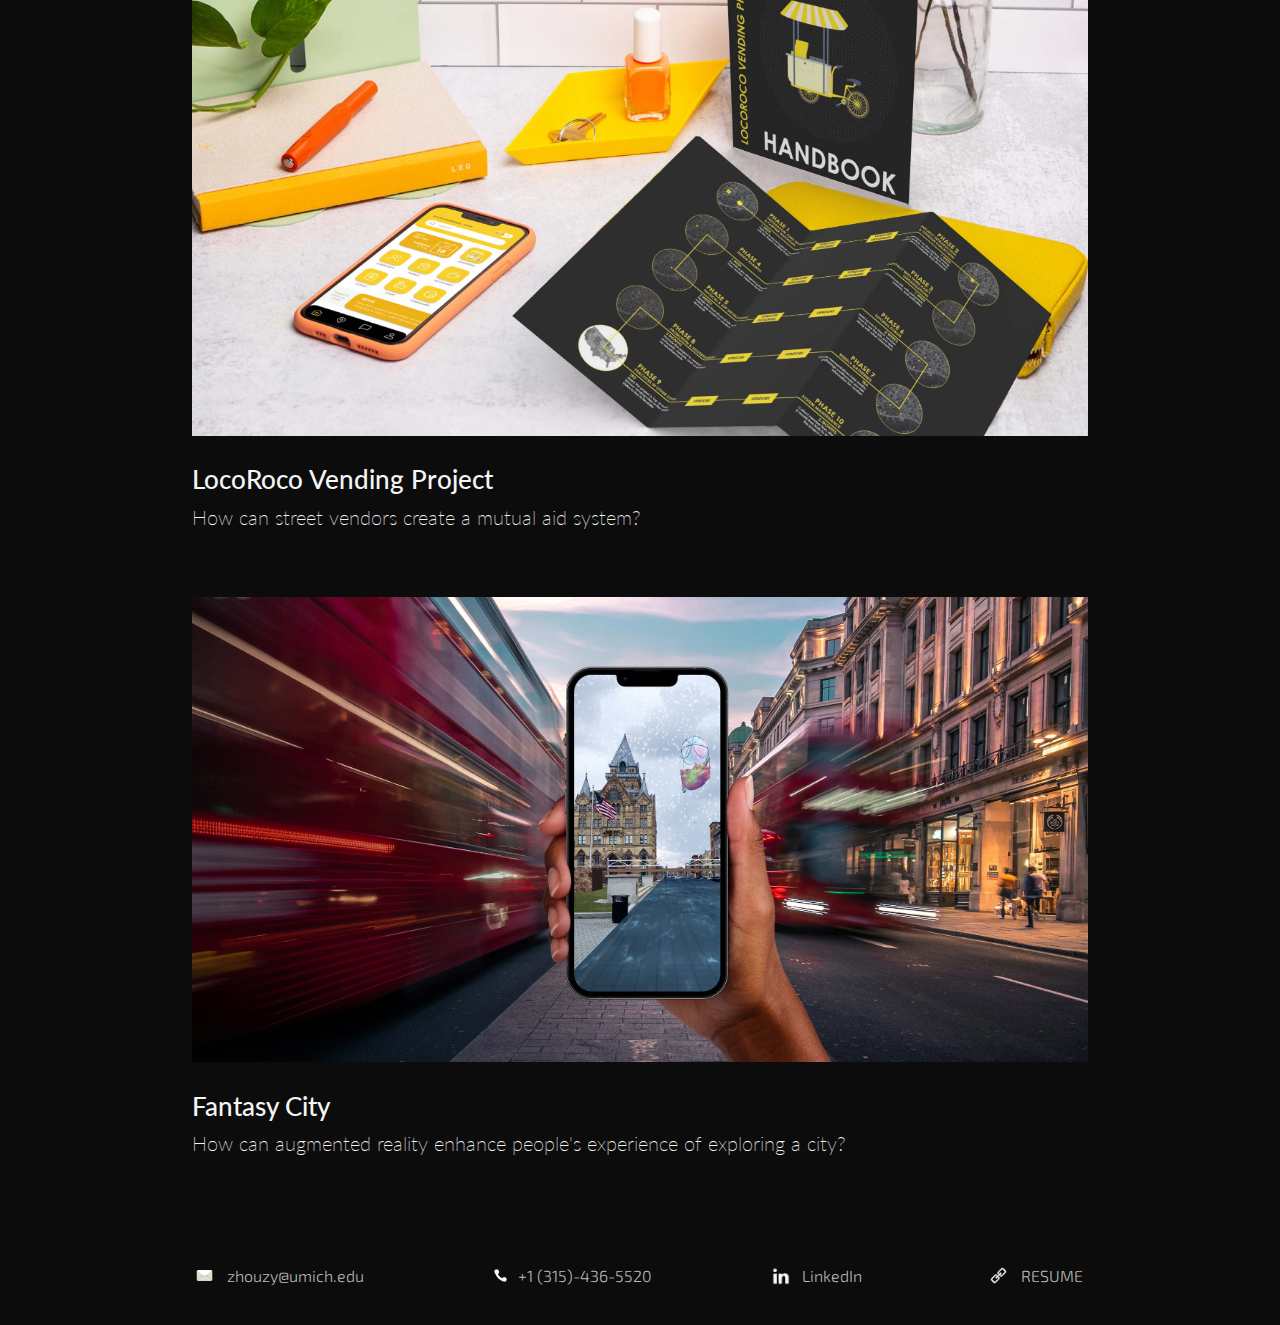
==== commit bc85c9fd: "0309 index update" ====
--- a/html/index.html
+++ b/html/index.html
@@ -53,19 +53,30 @@
                 <div class="neck2"></div>
             </figure>
 
+            <audio id="myAudio">
+                <source src="../audio/Ziyan Zhou.mp3" type="audio/mpeg">
+            </audio>
+
             <div class="introtext">
                 <p>Hi there, </p>
                 <div class="name">
                     <h1>I'm Ziyan Zhou</h1>
-                    <img src="../image/speaker2.png" alt="speaker icon" class="speaker">
+                    <img src="../image/speaker2.png" alt="speaker icon" class="speaker" onclick="playAudio()">
                 </div>
                 <h1 class="brief">
-                    A <span>UI/UX Engineer</span>
+                    An <span>Experience Designer</span>
                 </h1>
-                <p class="brief2">I believe in the power of good <span>designs</span><br>and I enjoy <span>coding</span></p>
+                <p class="brief2">I enjoy designing <span>accessible</span> and <span>delightful</span> experience<br>and I am interested in <span>Extended Reality</span></p>
             </div>
         </div>
     </section>
+
+    <script>
+        var x = document.getElementById("myAudio");
+        function playAudio() {
+            x.play();
+        }
+    </script>
 
     <script>
         document.querySelector('body').addEventListener('mousemove', eyesMove);
--- a/css/index_stylesheet_copy.css
+++ b/css/index_stylesheet_copy.css
@@ -109,6 +109,10 @@
     font-weight: 400;
 }
 
+.brief2{
+    line-height: 1.6;
+}
+
 .brief2 span{
     color: #fae56f;
 }
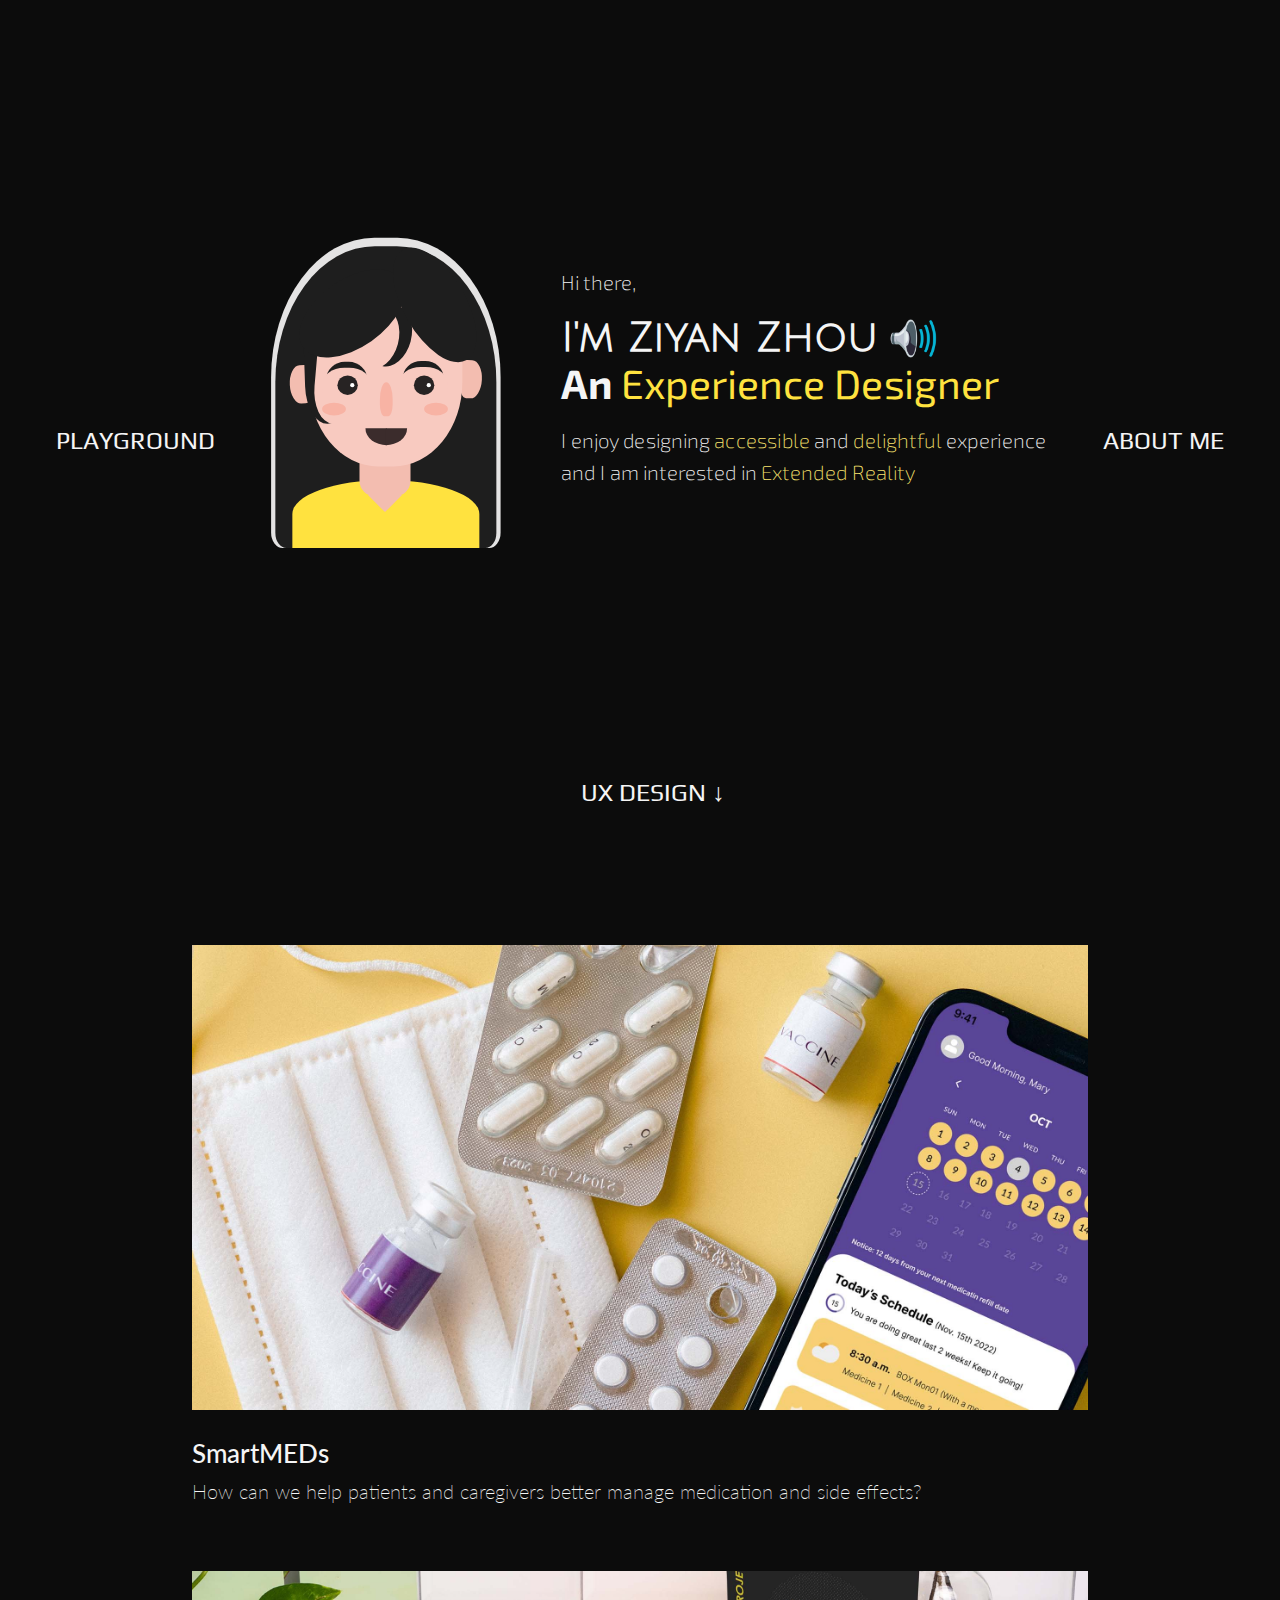
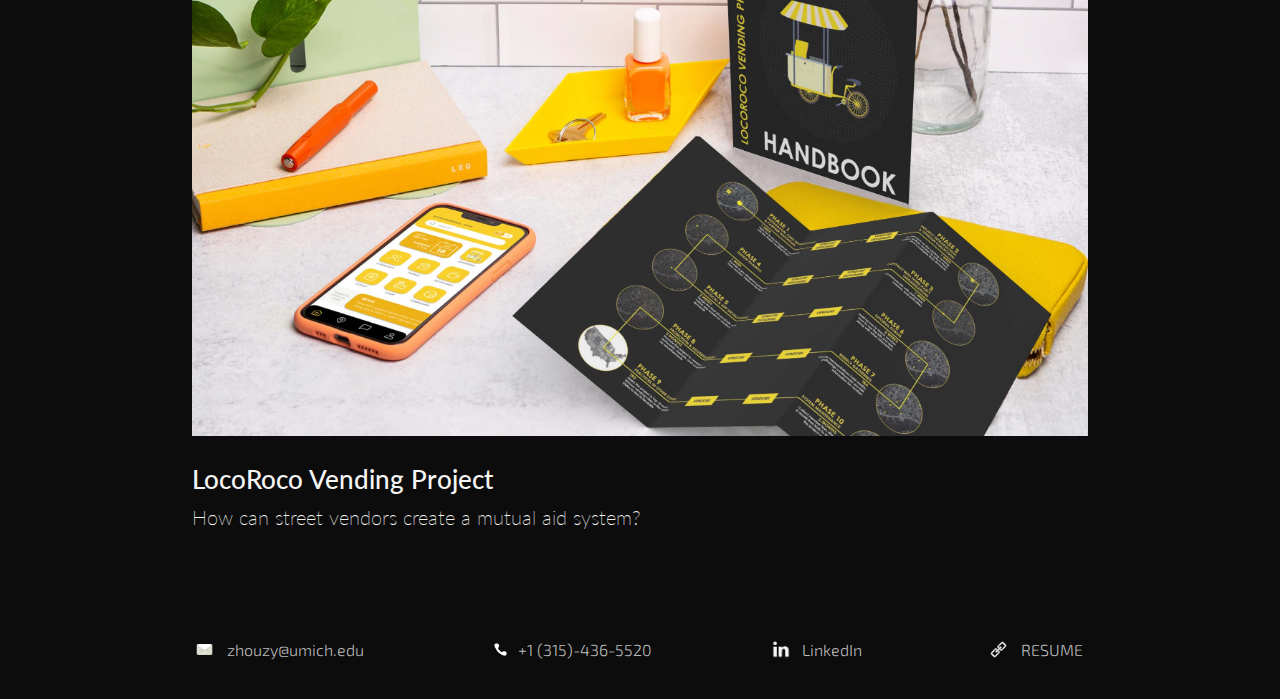
==== commit 126343d6: "SmartMEDs project update" ====
--- a/html/index.html
+++ b/html/index.html
@@ -151,17 +151,17 @@
             </div> 
         </div>
 
-        <div class="fantasyCity projectPreview">
-            <a href="./fantasy_city.html">
-                <img class="thumbnail" src="../image/fatasy city cover.jpg" alt="Fantasy City Thumbnail" width="100%">
-            </a>
-            <div class="descriptionText">
-                <h3>Fantasy City</h3>
-                <p>How can augmented reality enhance people's experience of exploring a city?</p>
-            </div>
-        </div>
-
         <div hidden>
+            <div class="fantasyCity projectPreview">
+                <a href="./fantasy_city.html">
+                    <img class="thumbnail" src="../image/fatasy city cover.jpg" alt="Fantasy City Thumbnail" width="100%">
+                </a>
+                <div class="descriptionText">
+                    <h3>Fantasy City</h3>
+                    <p>How can augmented reality enhance people's experience of exploring a city?</p>
+                </div>
+            </div>
+
             <div class="popMeal projectPreview">
                 <a href="./popmeal.html">
                     <img class="thumbnail" src="../image/popmeal cover.jpg" alt="PoPMeaL Thumbnail" width="100%">
